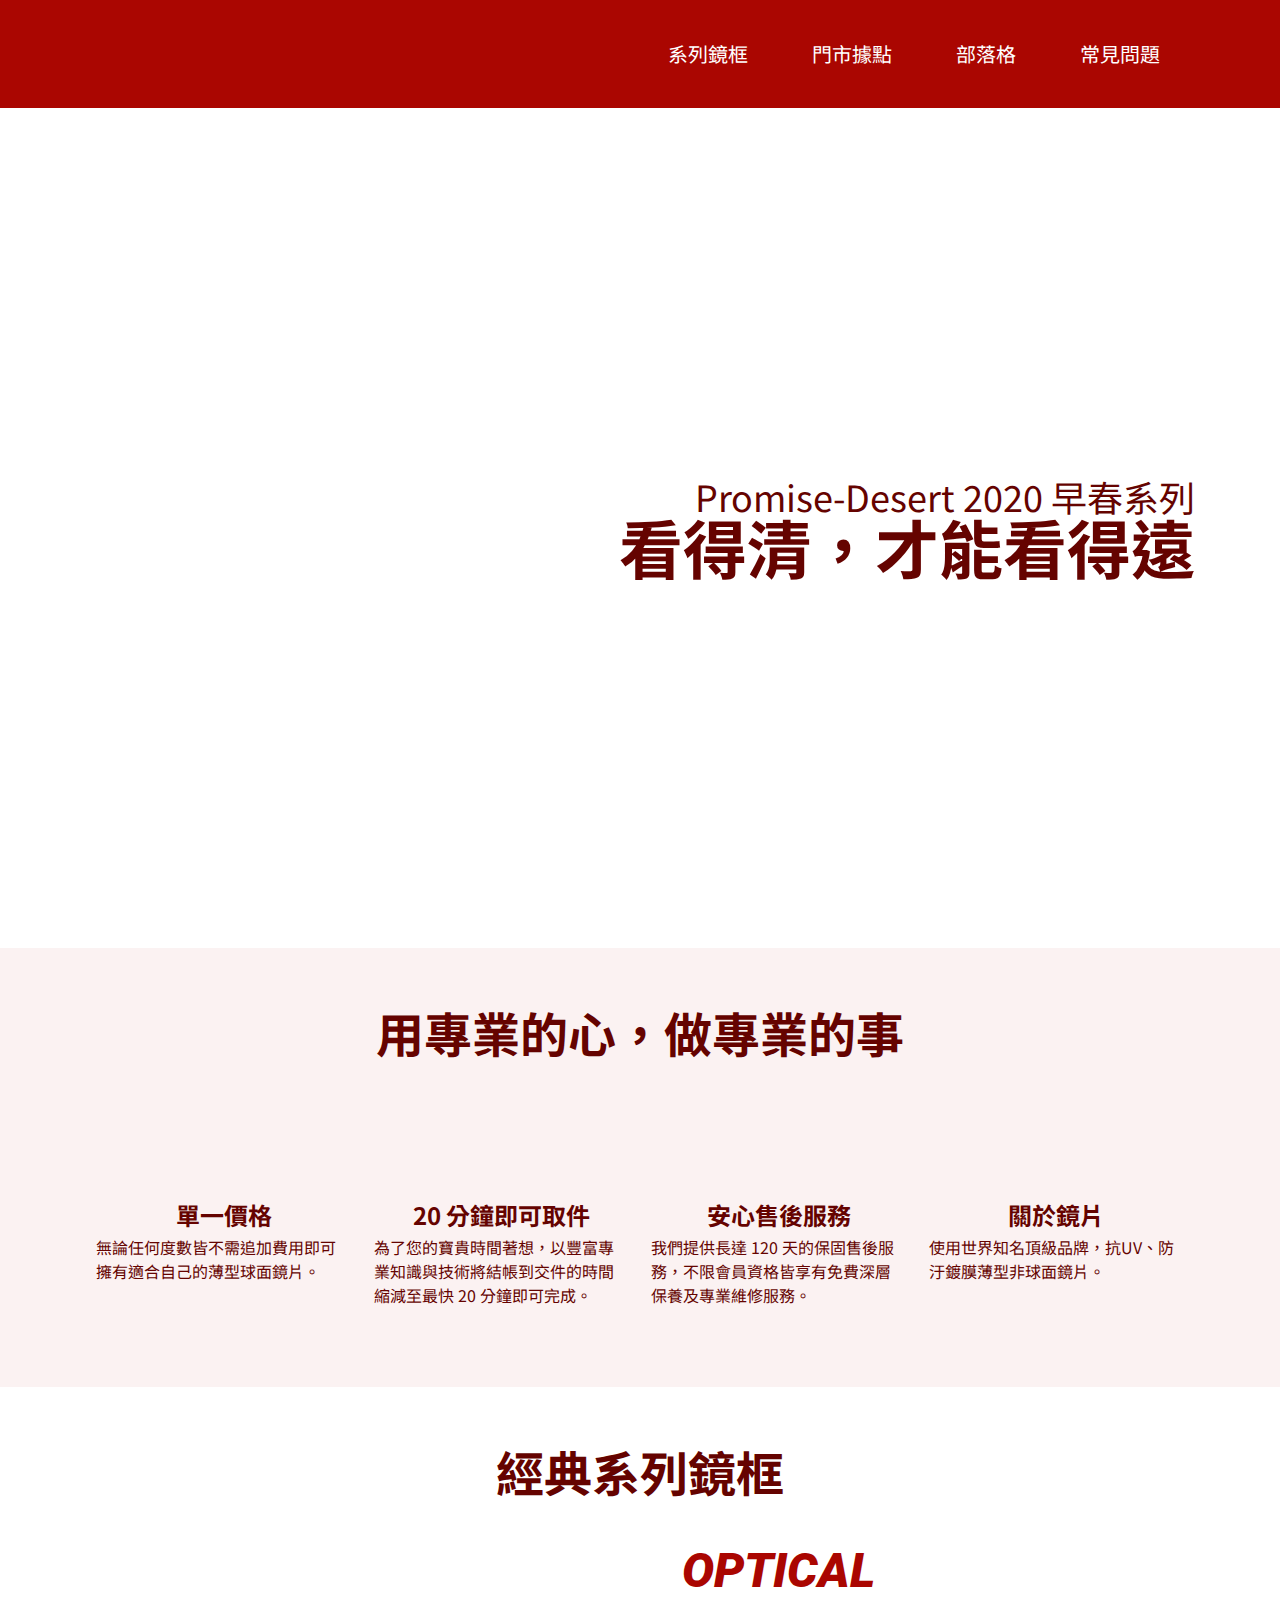
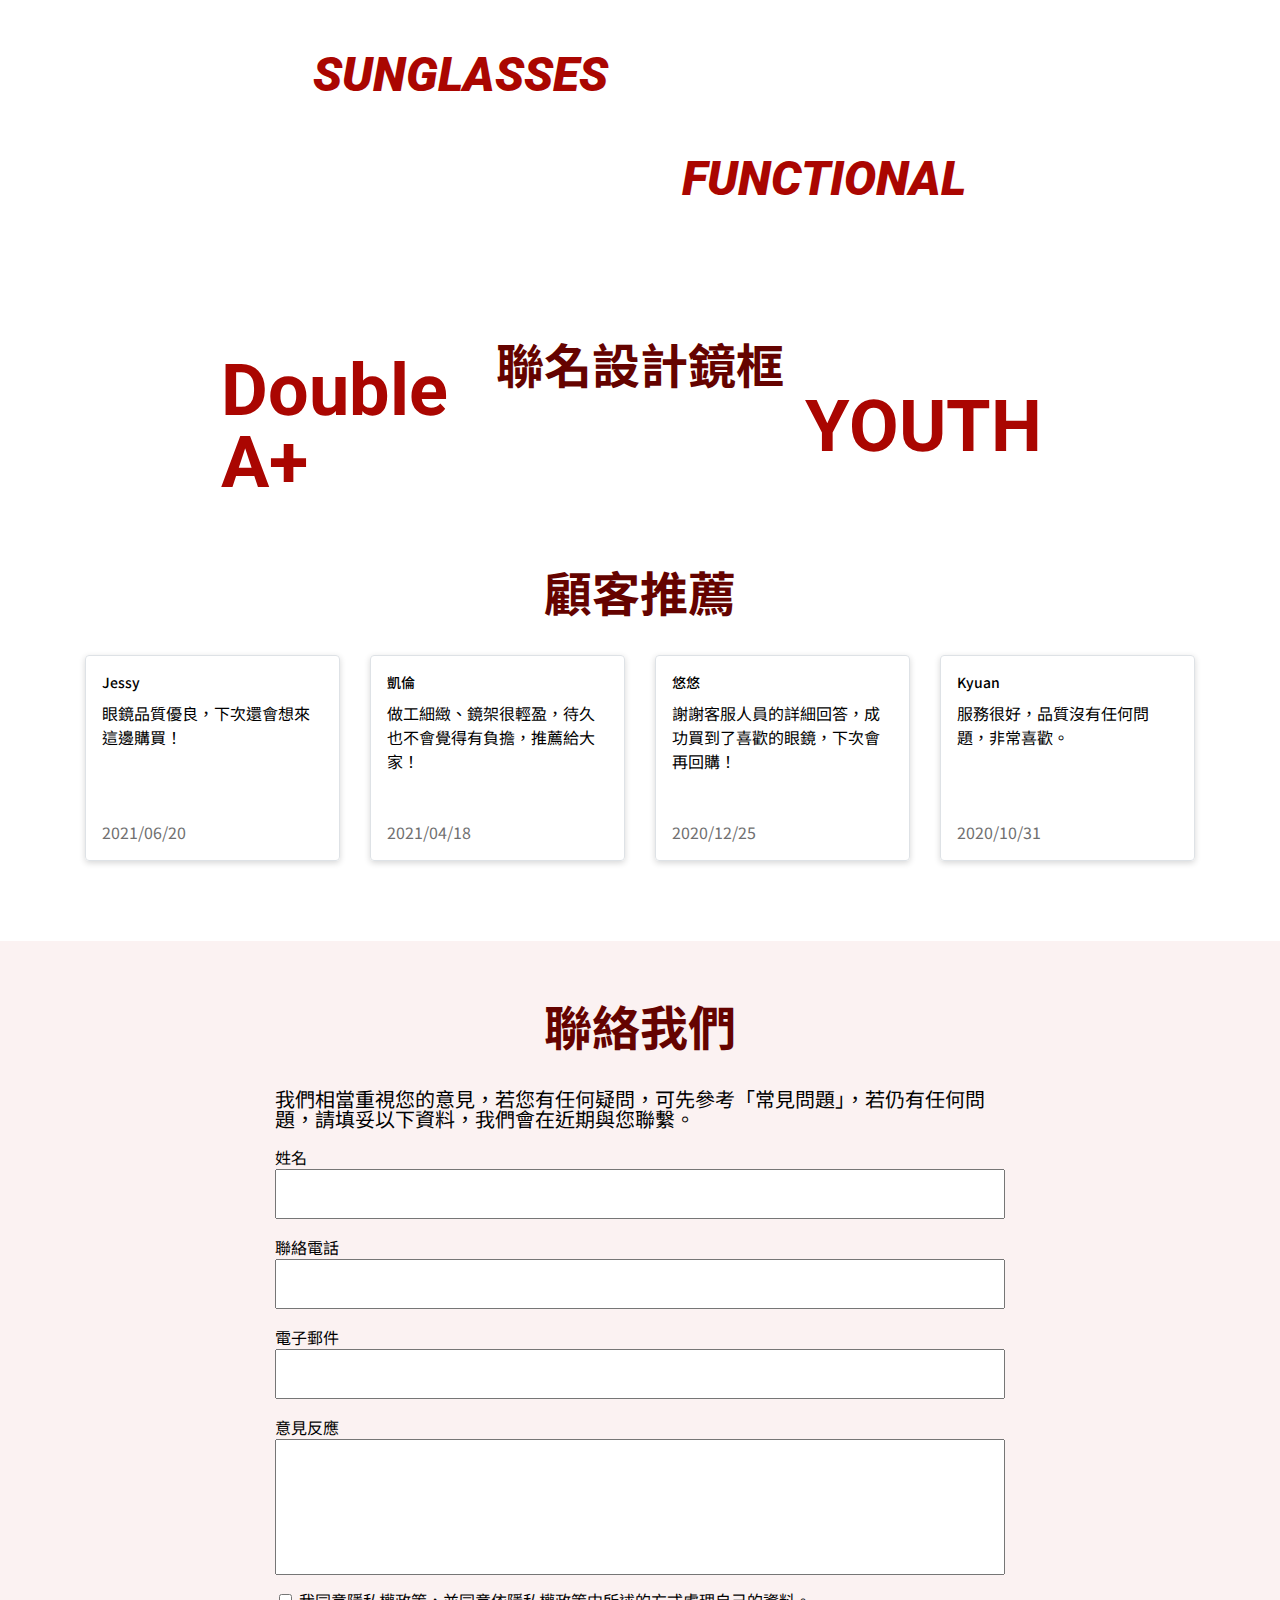
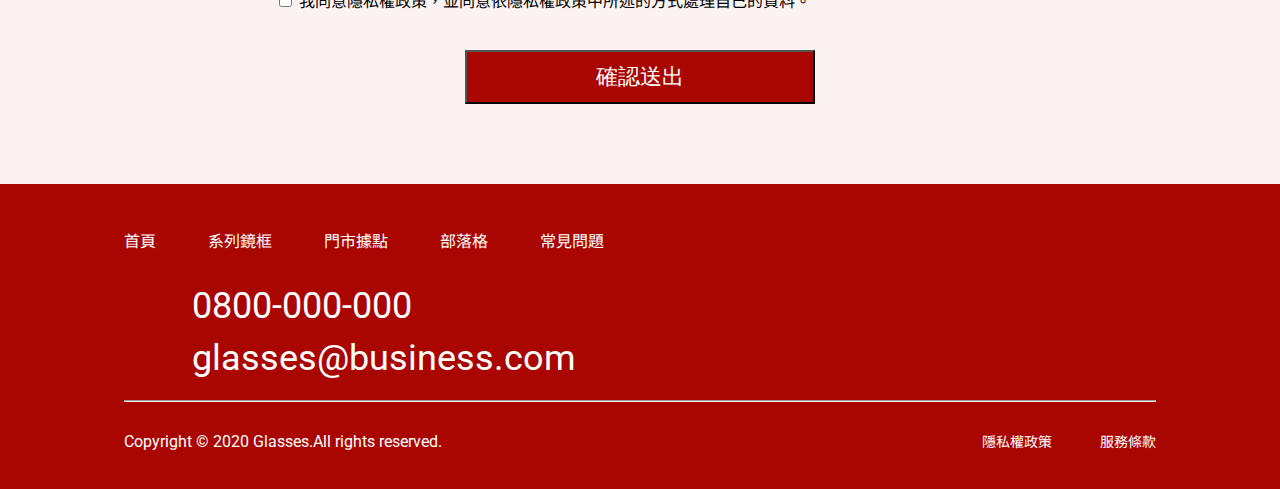
==== index.html @ 12e73592 "Update 2021-08-03T14:11:23.758Z" ====
<!DOCTYPE html>
<html lang="en">

<head>
  <meta charset="UTF-8">
  <meta name="viewport" content="width=device-width, initial-scale=1.0">
  <meta http-equiv="X-UA-Compatible" content="ie=edge">
  <title>首頁</title>
  <link rel="stylesheet" href="./assets/style/all.css">
</head>

<body>
  <div class="header">
    <div class="logo">
      <a href="#"><img src="https://github.com/hexschool/webLayoutTraining1st/blob/master/week3/logo.png?raw=true"
          alt=""></a>
    </div>
    <ul class="menu">
      <li><a href="#">系列鏡框</a></li>
      <li><a href="#">門市據點</a></li>
      <li><a href="#">部落格</a></li>
      <li><a href="#">常見問題</a></li>
    </ul>
  </div>

  
<div class="banner">
  <div class="bannermain">
      <div class="bannertext">
          <h1>Promise-Desert 2020 早春系列</h1>
          <p>看得清，才能看得遠</p>
      </div>
  </div> 
</div> 

<div class="main">
  <div class="title">用專業的心，做專業的事</div class="title">
  <div class="container">
      <div class="maincontent">
          <img src="https://raw.githubusercontent.com/hexschool/webLayoutTraining1st/102c91f7b3d8e08005073f54b3283b09a18dc427/week3/icon-dollar.svg" alt="">
          <h3>單一價格</h3>
          <p>無論任何度數皆不需追加費用即可擁有適合自己的薄型球面鏡片。</p>
      </div>
      <div class="maincontent">
          <img src="https://raw.githubusercontent.com/hexschool/webLayoutTraining1st/102c91f7b3d8e08005073f54b3283b09a18dc427/week3/icon-clock.svg" alt="">
          <h3>20 分鐘即可取件</h3>
          <p>為了您的寶貴時間著想，以豐富專業知識與技術將結帳到交件的時間縮減至最快 20 分鐘即可完成。</p>
      </div>
      <div class="maincontent">
          <img src="https://raw.githubusercontent.com/hexschool/webLayoutTraining1st/102c91f7b3d8e08005073f54b3283b09a18dc427/week3/icon-heart.svg" alt="">
          <h3>安心售後服務</h3>
          <p>我們提供長達 120 天的保固售後服務，不限會員資格皆享有免費深層保養及專業維修服務。</p>
      </div>
      <div class="maincontent">
          <img src="https://raw.githubusercontent.com/hexschool/webLayoutTraining1st/102c91f7b3d8e08005073f54b3283b09a18dc427/week3/icon-glasses.svg" alt="">
          <h3>關於鏡片</h3>
          <p>使用世界知名頂級品牌，抗UV、防汙鍍膜薄型非球面鏡片。</p>
      </div>
  </div>
</div>

<div class="class">
      <div class="title">經典系列鏡框</div class="title">
      <div class="container">
          <div class="classbanner"><img src="https://github.com/hexschool/webLayoutTraining1st/blob/master/week3/product-1.png?raw=true" alt=""></div>
          <div class="classtext">
              <img src="https://raw.githubusercontent.com/hexschool/webLayoutTraining1st/102c91f7b3d8e08005073f54b3283b09a18dc427/week3/icon-diamond.svg" alt="">
              <p>OPTICAL</p>
          </div>
      </div>
      <div class="container redirection">
          <div class="classbanner"><img src="https://github.com/hexschool/webLayoutTraining1st/blob/master/week3/product-2.png?raw=true" alt=""></div>
          <div class="classtext">
              <img src="https://raw.githubusercontent.com/hexschool/webLayoutTraining1st/102c91f7b3d8e08005073f54b3283b09a18dc427/week3/icon-sun.svg" alt="">
              <p>SUNGLASSES</p>
          </div>
      </div>
      <div class="container">
          <div class="classbanner"><img src="https://github.com/hexschool/webLayoutTraining1st/blob/master/week3/product-3.png?raw=true" alt=""></div>
          <div class="classtext">
              <img src="https://raw.githubusercontent.com/hexschool/webLayoutTraining1st/102c91f7b3d8e08005073f54b3283b09a18dc427/week3/icon-thunder.svg" alt="">
              <p>FUNCTIONAL</p>
          </div>
      </div>
</div>

<div class="design">
  <div class="title">聯名設計鏡框</div class="title"> 
  <div class="container">
      <div class="designimg">
          <img src="https://github.com/hexschool/webLayoutTraining1st/blob/master/week3/product-8.png?raw=true" alt="">
          <p>Double A+</p>
      </div>
      <div class="designimg">
          <img src="https://github.com/hexschool/webLayoutTraining1st/blob/master/week3/product-9.png?raw=true" alt="">
          <p>YOUTH</p>
      </div>
  </div>
</div>

<div class="recommend">
  <div class="title">顧客推薦</div class="title">
  <ul class="container">
      <li class="card">
          <img src="https://github.com/hexschool/webLayoutTraining1st/blob/master/week3/rec-1.png?raw=true" alt="">
          <div class="cardtext">
              <h4>Jessy</h4>
              <p>眼鏡品質優良，下次還會想來這邊購買！</p>
              <p class="cardtime">2021/06/20</p>
          </div>
      </li>
      <li class="card">
          <img src="https://github.com/hexschool/webLayoutTraining1st/blob/master/week3/rec-2.png?raw=true" alt="">
          <div class="cardtext">
              <h4>凱倫</h4>
              <p>做工細緻、鏡架很輕盈，待久也不會覺得有負擔，推薦給大家！</p>
              <p class="cardtime">2021/04/18</p>
          </div>
      </li>
      <li class="card">
          <img src="https://github.com/hexschool/webLayoutTraining1st/blob/master/week3/rec-3.png?raw=true" alt="">
          <div class="cardtext">
              <h4>悠悠</h4>
              <p>謝謝客服人員的詳細回答，成功買到了喜歡的眼鏡，下次會再回購！</p>
              <p class="cardtime">2020/12/25</p>
          </div>
      </li>
      <li class="card">
          <img src="https://github.com/hexschool/webLayoutTraining1st/blob/master/week3/rec-4.png?raw=true" alt="">
          <div class="cardtext">
              <h4>Kyuan</h4>
              <p>服務很好，品質沒有任何問題，非常喜歡。</p>
              <p class="cardtime">2020/10/31</p>
          </div>
      </li>
  </ul>
</div>

<div class="contact">
  <div class="contactin">
      <div class="title">聯絡我們</div class="title">
      <p>我們相當重視您的意見，若您有任何疑問，可先參考「常見問題」，若仍有任何問題，請填妥以下資料，我們會在近期與您聯繫。</p>
      <ul class="container">
          <li>
              <p>姓名</p>
              <input type="text" class="contactinput">
          </li>
          <li>
              <p>聯絡電話</p>
              <input type="text" class="contactinput">
          </li>
          <li>
              <p>電子郵件</p>
              <input type="text" class="contactinput">
          </li>
          <li>
              <p>意見反應</p>
              <input type="text" class="contactinput opinion">
          </li>
          <li>
              <input type="checkbox" name="agree">
              <span>我同意隱私權政策，並同意依隱私權政策中所述的方式處理自己的資料。</span>
          </li>
      </ul>
      <input type="button" value="確認送出" class="contactbtn"></input>
  </div>
</div>

  <div class="footer">
    <div class="footerwidth">
        <div class="footertop">
            <div class="footerlink">
                <ul class="footermenu">
                    <a href="#">首頁</a>
                    <a href="#">系列鏡框</a>
                    <a href="#">門市據點</a>
                    <a href="#">部落格</a>
                    <a href="#">常見問題</a>
                </ul>
                <div class="footerdata">
                    <div class="footericon">
                        <img src="https://raw.githubusercontent.com/hexschool/webLayoutTraining1st/102c91f7b3d8e08005073f54b3283b09a18dc427/week3/icon-phone.svg" alt="">
                    </div>
                    <p>0800-000-000</p>
                </div>
                <div class="footerdata">
                    <div class="footericon">
                        <img src="https://raw.githubusercontent.com/hexschool/webLayoutTraining1st/102c91f7b3d8e08005073f54b3283b09a18dc427/week3/icon-mail.svg" alt="">
                    </div>
                    <p>glasses@business.com</p>
                </div>
            </div>
            <div class="footeraside">
                <a href="#"><img src="https://raw.githubusercontent.com/hexschool/webLayoutTraining1st/102c91f7b3d8e08005073f54b3283b09a18dc427/week3/icon-fb.svg" alt=""></a>
                <a href="#"><img src="https://raw.githubusercontent.com/hexschool/webLayoutTraining1st/102c91f7b3d8e08005073f54b3283b09a18dc427/week3/icon-ig.svg" alt=""></a>
                <a href="#"><img src="https://raw.githubusercontent.com/hexschool/webLayoutTraining1st/102c91f7b3d8e08005073f54b3283b09a18dc427/week3/icon-line.svg" alt=""></a>
            </div>
        </div>
        
        <hr>
        <div class="footerfoot">
            <p>Copyright © 2020 Glasses.All rights reserved.</p>
            <ul>
                <li>隱私權政策</li>
                <li>服務條款</li>
            </ul>
        </div>
    </div>
</div>
  <script src="./assets/js/vendors.js"></script>
  <script src="./assets/js/all.js"></script>
</body>

</html>
---- assets/style/all.css ----
@charset "UTF-8";
@import url("https://fonts.googleapis.com/css2?family=Noto+Sans+TC:wght@400;500;700&family=Roboto:ital,wght@0,400;1,900&display=swap");
/* http://meyerweb.com/eric/tools/css/reset/ 
   v2.0 | 20110126
   License: none (public domain)
*/
html, body, div, span, applet, object, iframe,
h1, h2, h3, h4, h5, h6, p, blockquote, pre,
a, abbr, acronym, address, big, cite, code,
del, dfn, em, img, ins, kbd, q, s, samp,
small, strike, strong, sub, sup, tt, var,
b, u, i, center,
dl, dt, dd, ol, ul, li,
fieldset, form, label, legend,
table, caption, tbody, tfoot, thead, tr, th, td,
article, aside, canvas, details, embed,
figure, figcaption, footer, header, hgroup,
menu, nav, output, ruby, section, summary,
time, mark, audio, video {
  margin: 0;
  padding: 0;
  border: 0;
  font-size: 100%;
  font: inherit;
  vertical-align: baseline; }

/* HTML5 display-role reset for older browsers */
article, aside, details, figcaption, figure,
footer, header, hgroup, menu, nav, section {
  display: block; }

body {
  line-height: 1; }

ol, ul {
  list-style: none; }

blockquote, q {
  quotes: none; }

blockquote:before, blockquote:after,
q:before, q:after {
  content: '';
  content: none; }

table {
  border-collapse: collapse;
  border-spacing: 0; }

*, *::before, *::after {
  -webkit-box-sizing: border-box;
          box-sizing: border-box; }

/* rwd img css，可當作是 CSS Reset 其中一個 */
img {
  max-width: 100%;
  height: auto;
  display: block; }

body {
  font-family: 'Noto Sans TC', 'Roboto', sans-serif;
  font-weight: 400; }

.container {
  max-width: 1110px;
  display: -webkit-box;
  display: -ms-flexbox;
  display: flex;
  -ms-flex-wrap: wrap;
      flex-wrap: wrap;
  margin: 0 auto;
  -ms-flex-pack: distribute;
      justify-content: space-around; }
  @media (max-width: 992px) {
    .container {
      max-width: 992px;
      margin: 0 39px; } }
  @media (max-width: 767px) {
    .container {
      max-width: 767px;
      margin: 0 15px; } }

.header {
  height: 108px;
  display: -webkit-box;
  display: -ms-flexbox;
  display: flex;
  background-color: #AA0601;
  -webkit-box-pack: justify;
      -ms-flex-pack: justify;
          justify-content: space-between;
  padding: 0 88px; }
  .header .logo {
    margin: 30px 0; }
  @media (max-width: 992px) {
    .header {
      padding: 0 39px; } }
  @media (max-width: 767px) {
    .header {
      height: auto;
      -webkit-box-pack: center;
          -ms-flex-pack: center;
              justify-content: center;
      -ms-flex-wrap: wrap;
          flex-wrap: wrap;
      padding: 0; }
      .header .logo {
        margin: 10px 0; }
      .header img {
        width: 48px; } }

.menu {
  display: -webkit-box;
  display: -ms-flexbox;
  display: flex;
  -webkit-box-pack: end;
      -ms-flex-pack: end;
          justify-content: flex-end;
  -webkit-box-align: center;
      -ms-flex-align: center;
          align-items: center; }
  .menu a {
    -webkit-box-align: center;
        -ms-flex-align: center;
            align-items: center;
    font-size: 20px;
    padding: 38px 32px;
    color: white;
    text-decoration: none; }
    .menu a:hover {
      background-color: #00c3ff; }
  @media (max-width: 767px) {
    .menu {
      width: 100%;
      -webkit-box-pack: center;
          -ms-flex-pack: center;
              justify-content: center;
      -ms-flex-wrap: wrap;
          flex-wrap: wrap; }
      .menu li {
        width: 50%;
        padding: 8px 0;
        text-align: center;
        border: 1px solid white; }
      .menu a {
        display: block;
        padding: 0; } }

.footer {
  background-color: #AA0601;
  color: white;
  padding-top: 32px;
  padding-bottom: 39px; }
  .footer hr {
    margin-top: 8px; }
  @media (max-width: 992px) {
    .footer {
      padding-top: 26px; }
      .footer hr {
        margin-top: 4px; } }
  @media (max-width: 767px) {
    .footer {
      padding-top: 13px;
      padding-bottom: 24px; } }

.footerwidth {
  max-width: 1110px;
  margin: 0 auto;
  padding: 0 39px; }
  @media (max-width: 767px) {
    .footerwidth {
      padding: 0 15px; } }

.footertop {
  display: -webkit-box;
  display: -ms-flexbox;
  display: flex;
  -webkit-box-pack: justify;
      -ms-flex-pack: justify;
          justify-content: space-between; }

.footerlink {
  width: 550px;
  padding-top: 12px;
  display: -webkit-box;
  display: -ms-flexbox;
  display: flex;
  -ms-flex-wrap: wrap;
      flex-wrap: wrap; }
  @media (max-width: 992px) {
    .footerlink {
      width: 500px; } }
  @media (max-width: 767px) {
    .footerlink {
      width: 200px; } }

.footeraside a {
  margin-left: 32px; }

@media (max-width: 992px) {
  .footeraside a {
    margin-left: 24px; } }

@media (max-width: 767px) {
  .footeraside {
    margin-top: 11px; }
    .footeraside a:nth-child(1) {
      margin-left: 0; } }

.footermenu {
  margin-bottom: 36px; }
  .footermenu a {
    color: white;
    text-decoration: none;
    margin-right: 48px;
    font-size: 16px;
    line-height: 1.5; }
  @media (max-width: 992px) {
    .footermenu a {
      margin-right: 40px; } }
  @media (max-width: 767px) {
    .footermenu {
      display: none; } }

.footerdata {
  width: 100%;
  display: -webkit-box;
  display: -ms-flexbox;
  display: flex;
  -webkit-box-align: center;
      -ms-flex-align: center;
          align-items: center;
  font-size: 36px;
  font-family: 'Roboto';
  margin-bottom: 16px; }
  .footerdata .footericon {
    width: 48px;
    margin-right: 20px; }
  @media (max-width: 992px) {
    .footerdata {
      margin-bottom: 12px;
      font-size: 20px; }
      .footerdata .footericon {
        width: 24px; } }
  @media (max-width: 767px) {
    .footerdata {
      font-size: 16px; }
      .footerdata .footericon {
        width: 20px; } }

.footeraside {
  display: -webkit-box;
  display: -ms-flexbox;
  display: flex; }
  .footeraside img {
    height: 48px; }
  @media (max-width: 992px) {
    .footeraside img {
      height: 24px; } }

.footerfoot {
  margin-top: 32px;
  display: -webkit-box;
  display: -ms-flexbox;
  display: flex;
  -webkit-box-pack: justify;
      -ms-flex-pack: justify;
          justify-content: space-between;
  font-size: 16px; }
  .footerfoot p {
    font-family: 'Roboto'; }
  .footerfoot ul {
    display: -webkit-box;
    display: -ms-flexbox;
    display: flex;
    font-size: 14px; }
    .footerfoot ul li {
      margin-left: 48px; }
  @media (max-width: 992px) {
    .footerfoot {
      margin-top: 24px; } }
  @media (max-width: 767px) {
    .footerfoot {
      -ms-flex-wrap: wrap;
          flex-wrap: wrap;
      margin-top: 16px;
      font-size: 14px; }
      .footerfoot p {
        width: 100%; }
      .footerfoot ul {
        display: block; }
        .footerfoot ul li {
          margin-left: 0;
          margin-top: 8px; } }

.title {
  font-size: 48px;
  padding-top: 60px;
  padding-bottom: 40px;
  text-align: center;
  color: #650300;
  font-weight: 700; }
  @media (max-width: 992px) {
    .title {
      padding-bottom: 32px;
      font-size: 32px; } }
  @media (max-width: 767px) {
    .title {
      padding-bottom: 20px;
      font-size: 24px; } }

.banner {
  height: 840px;
  background: url(https://github.com/hexschool/webLayoutTraining1st/blob/master/week3/banner.png?raw=true) center center;
  background-size: cover;
  max-width: 100%; }
  @media (max-width: 767px) {
    .banner {
      height: 394px; } }

.bannermain {
  max-width: 1110px;
  height: 100%;
  display: -webkit-box;
  display: -ms-flexbox;
  display: flex;
  -webkit-box-pack: end;
      -ms-flex-pack: end;
          justify-content: flex-end;
  -webkit-box-align: center;
      -ms-flex-align: center;
          align-items: center;
  margin: 0 auto; }
  .bannermain .bannertext {
    font-size: 36px;
    text-align: right;
    color: #650300; }
    .bannermain .bannertext p {
      font-size: 64px;
      font-weight: 700; }
  @media (max-width: 992px) {
    .bannermain {
      margin: 0 38.5px; } }
  @media (max-width: 767px) {
    .bannermain {
      margin: 0 15px; }
      .bannermain .bannertext {
        font-size: 16px; }
        .bannermain .bannertext p {
          font-size: 32px; } }

.main {
  background-color: #AA06010D;
  padding-bottom: 80px; }
  .main .container {
    -ms-flex-wrap: nowrap;
        flex-wrap: nowrap; }
  @media (max-width: 992px) {
    .main {
      padding-bottom: 16px; }
      .main .container {
        -ms-flex-wrap: wrap;
            flex-wrap: wrap; } }
  @media (max-width: 767px) {
    .main {
      padding-bottom: 0; } }

.maincontent {
  color: #650300; }
  .maincontent img {
    margin: 0 auto;
    height: 83px; }
  .maincontent h3 {
    text-align: center;
    margin-top: 24px;
    margin-bottom: 8px;
    font-size: 24px;
    font-weight: 700; }
  .maincontent p {
    max-width: 255px;
    display: block;
    margin: 0 auto;
    text-align: left;
    font-size: 16px;
    line-height: 1.5; }
  @media (max-width: 992px) {
    .maincontent {
      width: 50%;
      margin-bottom: 40px; } }
  @media (max-width: 767px) {
    .maincontent {
      width: 100%; } }

.class {
  padding-bottom: 32px;
  color: #AA0601; }
  .class .container {
    -webkit-box-pack: start;
        -ms-flex-pack: start;
            justify-content: flex-start;
    margin-bottom: 32px; }
    .class .container .classbanner {
      width: 50%;
      margin-right: 32px; }
  .class .redirection {
    -webkit-box-orient: horizontal;
    -webkit-box-direction: reverse;
        -ms-flex-direction: row-reverse;
            flex-direction: row-reverse; }
    .class .redirection .classbanner {
      margin-right: 0;
      margin-left: 32px; }
  .class p {
    font-size: 48px;
    line-height: 1.5; }
  @media (max-width: 992px) {
    .class {
      padding-bottom: 48px; }
      .class .container {
        margin-bottom: 8px; }
      .class .redirection {
        -webkit-box-orient: horizontal;
        -webkit-box-direction: normal;
            -ms-flex-direction: row;
                flex-direction: row; }
        .class .redirection .classbanner {
          margin-left: 0;
          margin-right: 32px; }
      .class p {
        font-size: 28px; } }
  @media (max-width: 767px) {
    .class .container {
      max-width: 100%;
      position: relative; }
      .class .container .classbanner {
        width: 100%;
        margin: 0; } }

.classtext {
  display: -webkit-box;
  display: -ms-flexbox;
  display: flex;
  -webkit-box-align: center;
      -ms-flex-align: center;
          align-items: center;
  font-family: 'Roboto';
  font-style: italic;
  font-weight: 900; }
  .classtext img {
    height: 44px;
    margin-right: 10px; }
  @media (max-width: 992px) {
    .classtext img {
      height: 37px; } }
  @media (max-width: 767px) {
    .classtext {
      position: absolute;
      top: 50%;
      left: 50%;
      -webkit-transform: translate(-50%, -50%);
          -ms-transform: translate(-50%, -50%);
              transform: translate(-50%, -50%); } }

.design {
  background: url(https://github.com/hexschool/webLayoutTraining1st/blob/master/week3/bg.png?raw=true) center center;
  background-size: cover; }
  .design h2 {
    color: white; }
  .design .container {
    -webkit-box-pack: justify;
        -ms-flex-pack: justify;
            justify-content: space-between;
    padding-bottom: 80px; }
    .design .container .designimg {
      position: relative;
      width: 49%;
      font-family: 'Roboto';
      font-weight: 700; }
      .design .container .designimg p {
        color: #AA0601;
        font-size: 72px;
        position: absolute;
        top: 50%;
        left: 50%;
        -webkit-transform: translate(-50%, -50%);
            -ms-transform: translate(-50%, -50%);
                transform: translate(-50%, -50%); }
    @media (max-width: 992px) {
      .design .container {
        padding-bottom: 56px; }
        .design .container .designimg p {
          font-size: 32px; } }
    @media (max-width: 767px) {
      .design .container {
        padding-bottom: 40px; }
        .design .container .designimg {
          width: 100%; } }

.recommend {
  padding-bottom: 80px; }
  .recommend .container {
    -webkit-box-pack: justify;
        -ms-flex-pack: justify;
            justify-content: space-between;
    gap: 30px;
    -ms-flex-wrap: nowrap;
        flex-wrap: nowrap; }
  @media (max-width: 992px) {
    .recommend {
      padding-bottom: 24px; }
      .recommend .container {
        -ms-flex-wrap: wrap;
            flex-wrap: wrap;
        gap: 0; } }

.card {
  -webkit-box-shadow: 0px 2px 6px #00000029;
          box-shadow: 0px 2px 6px #00000029;
  border: 1px solid #DEE2E6;
  border-radius: 4px;
  width: 25%; }
  @media (max-width: 992px) {
    .card {
      width: 48%;
      margin-bottom: 32px; }
      .card img {
        width: 100%; } }
  @media (max-width: 767px) {
    .card {
      width: 100%;
      margin-bottom: 16px; } }

.cardtext {
  position: relative;
  height: 204px;
  font-size: 16px;
  line-height: 1.5;
  padding: 16px; }
  .cardtext h4 {
    font-size: 14px;
    margin-bottom: 8px;
    font-weight: 500; }

.cardtime {
  position: absolute;
  bottom: 16px;
  color: #707070; }

.contact {
  background-color: #AA06010D;
  padding-bottom: 80px; }

.contactin {
  max-width: 730px;
  margin: 0 auto; }
  .contactin p {
    font-size: 20px;
    margin-bottom: 16px; }
  .contactin .container {
    margin-bottom: 40px; }
    .contactin .container li {
      width: 100%; }
    .contactin .container p {
      font-size: 16px;
      margin: 4px 0; }
  @media (max-width: 992px) {
    .contactin {
      max-width: 450px; }
      .contactin .container {
        width: 100%;
        margin-left: 0; }
        .contactin .container p {
          font-size: 14px; }
      .contactin p {
        font-size: 16px; } }
  @media (max-width: 767px) {
    .contactin {
      max-width: 100%;
      margin: 0 15px; } }

.contactinput {
  width: 100%;
  height: 50px;
  margin-bottom: 16px; }

.opinion {
  height: 136px; }

.contactbtn {
  width: 350px;
  height: 54px;
  display: block;
  margin: 0 auto;
  background-color: #AA0601;
  color: white;
  font-size: 22px; }
  @media (max-width: 992px) {
    .contactbtn {
      width: 210px;
      height: 40px;
      font-size: 14px; } }
  @media (max-width: 767px) {
    .contactbtn {
      width: 165px;
      height: 36px; } }

/*# sourceMappingURL=all.css.map */
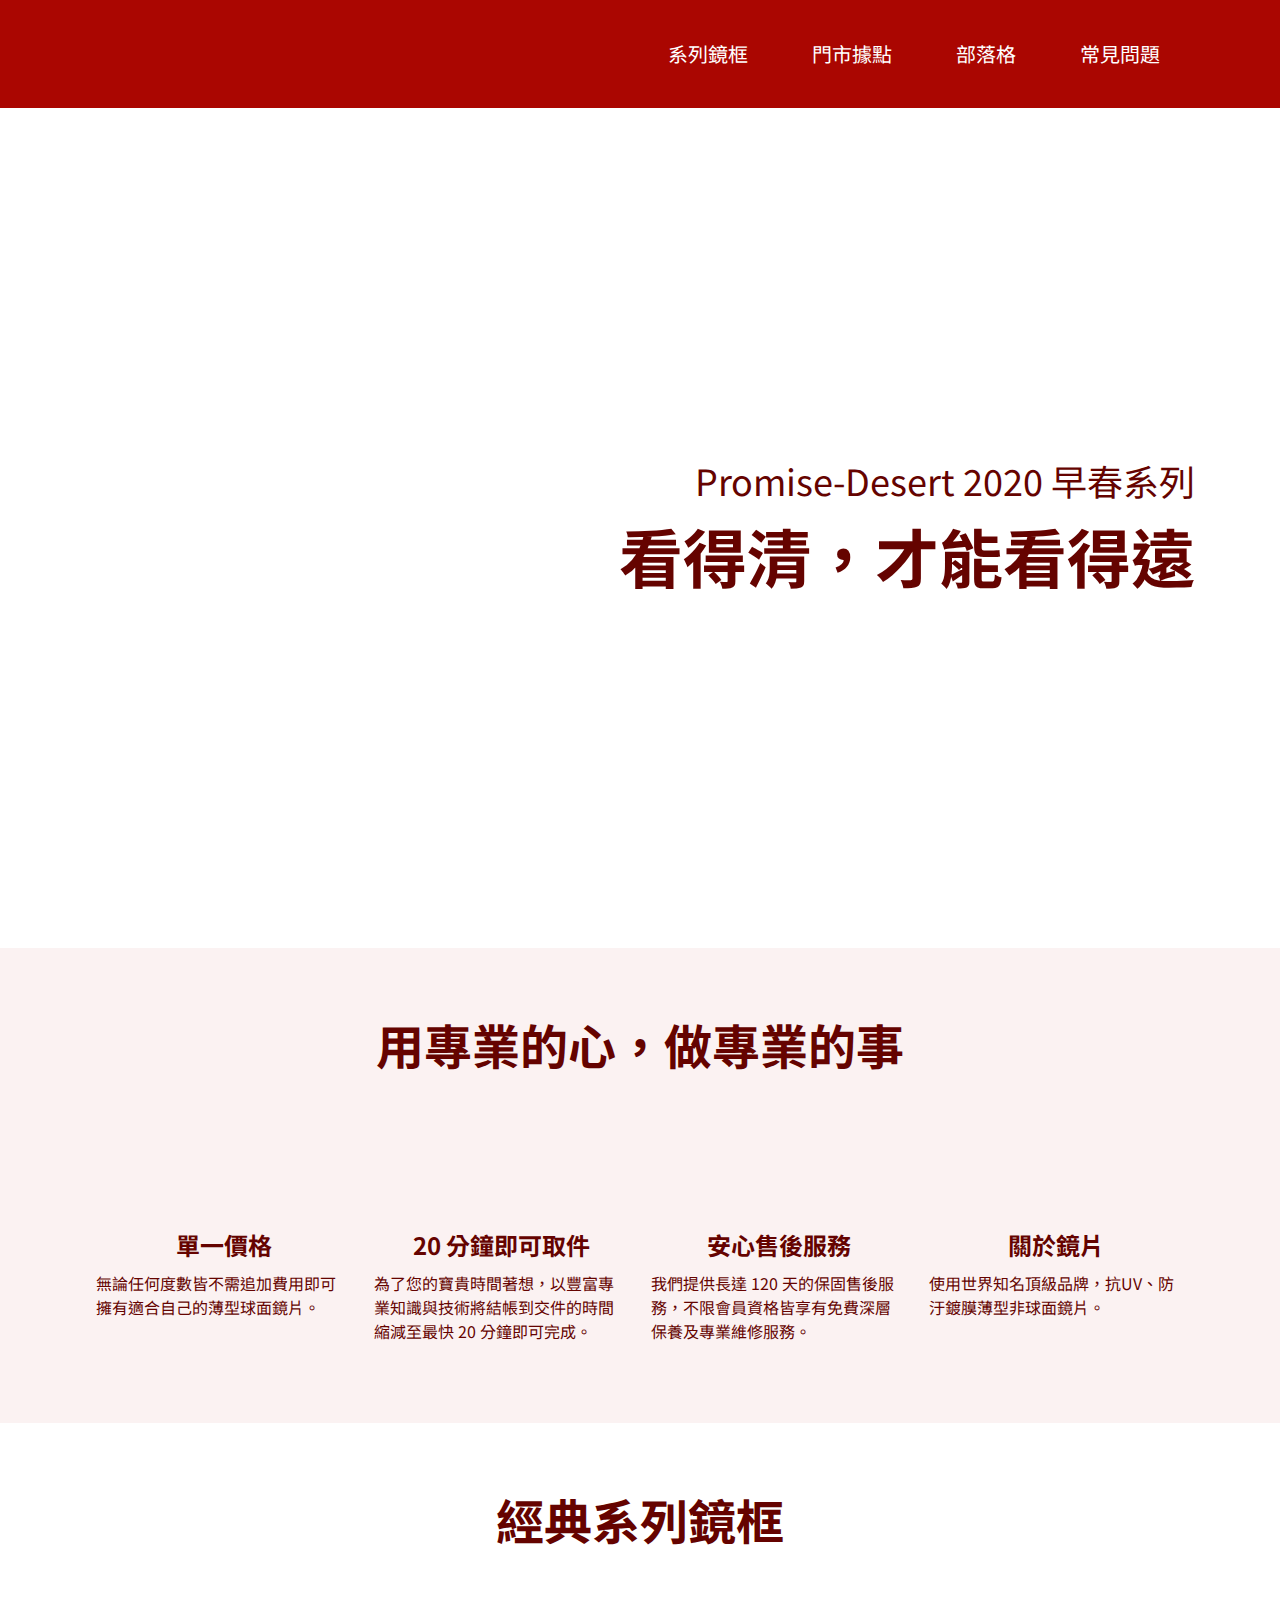
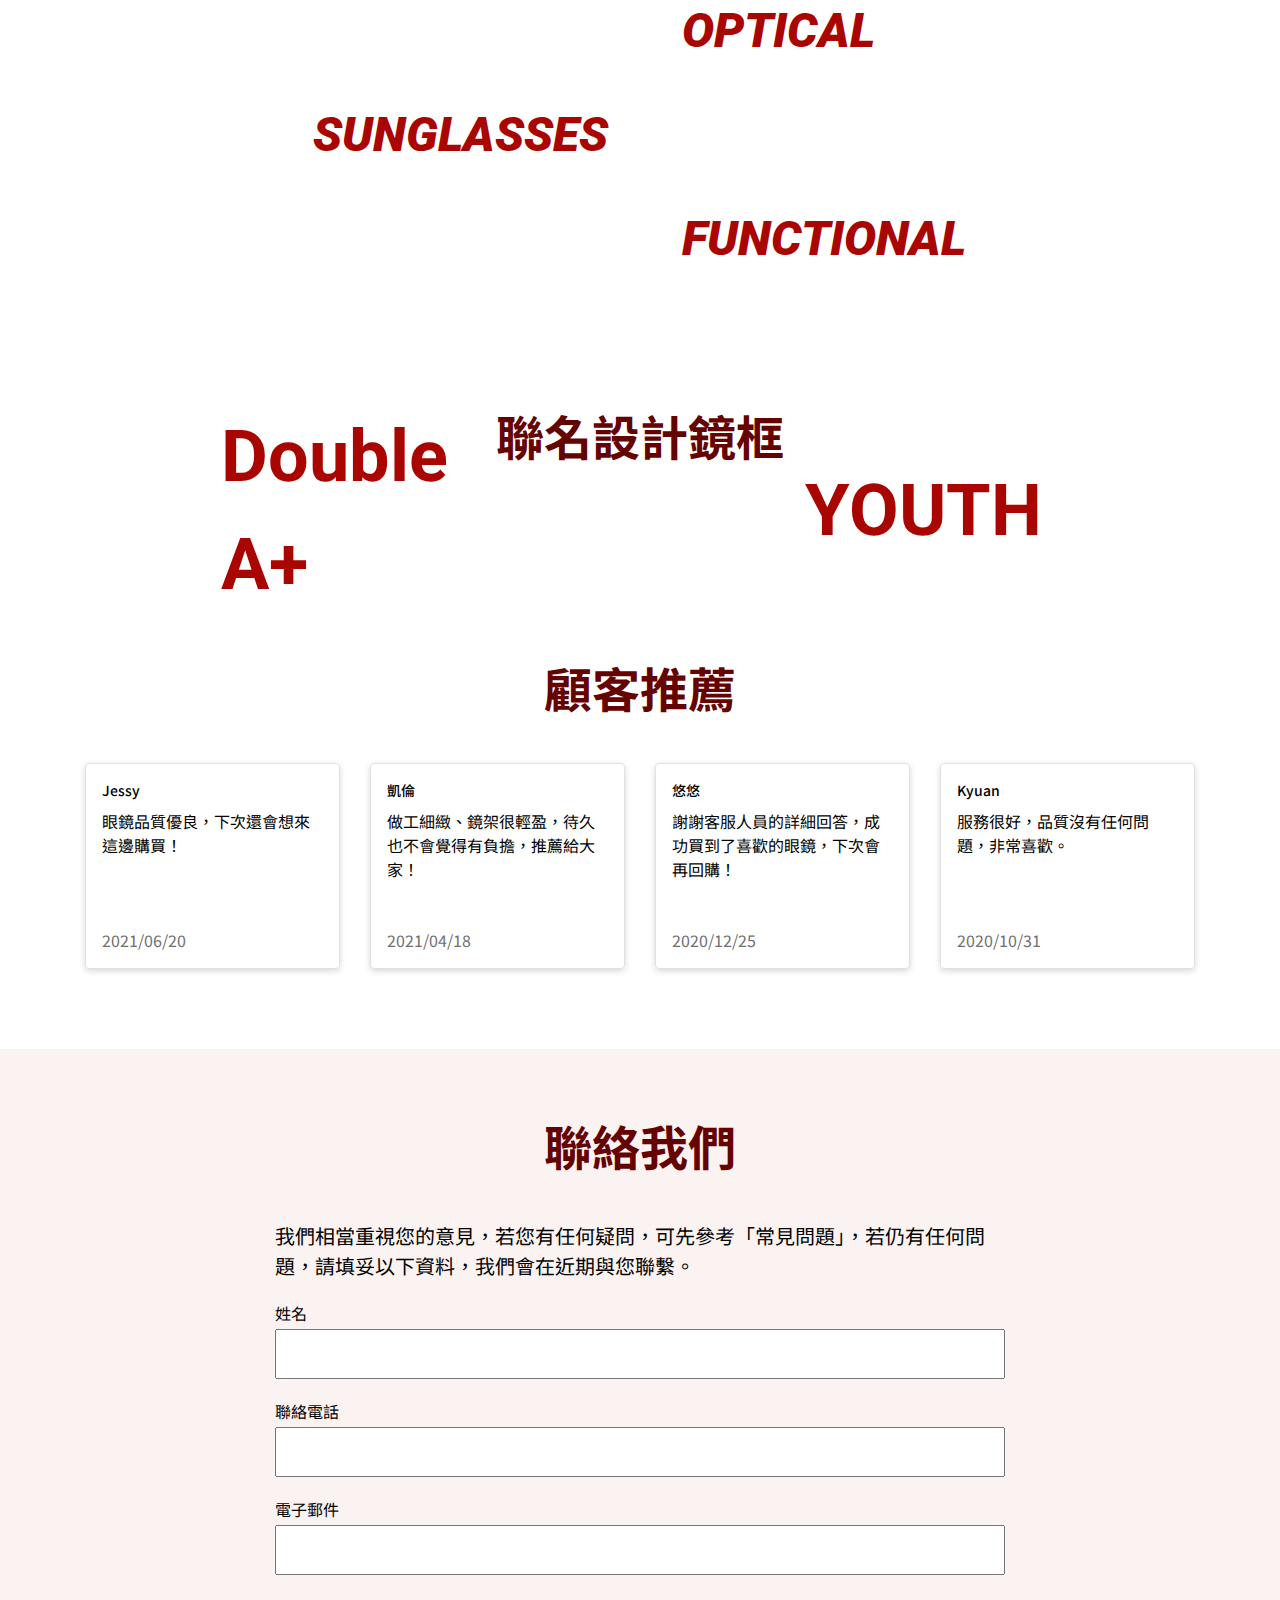
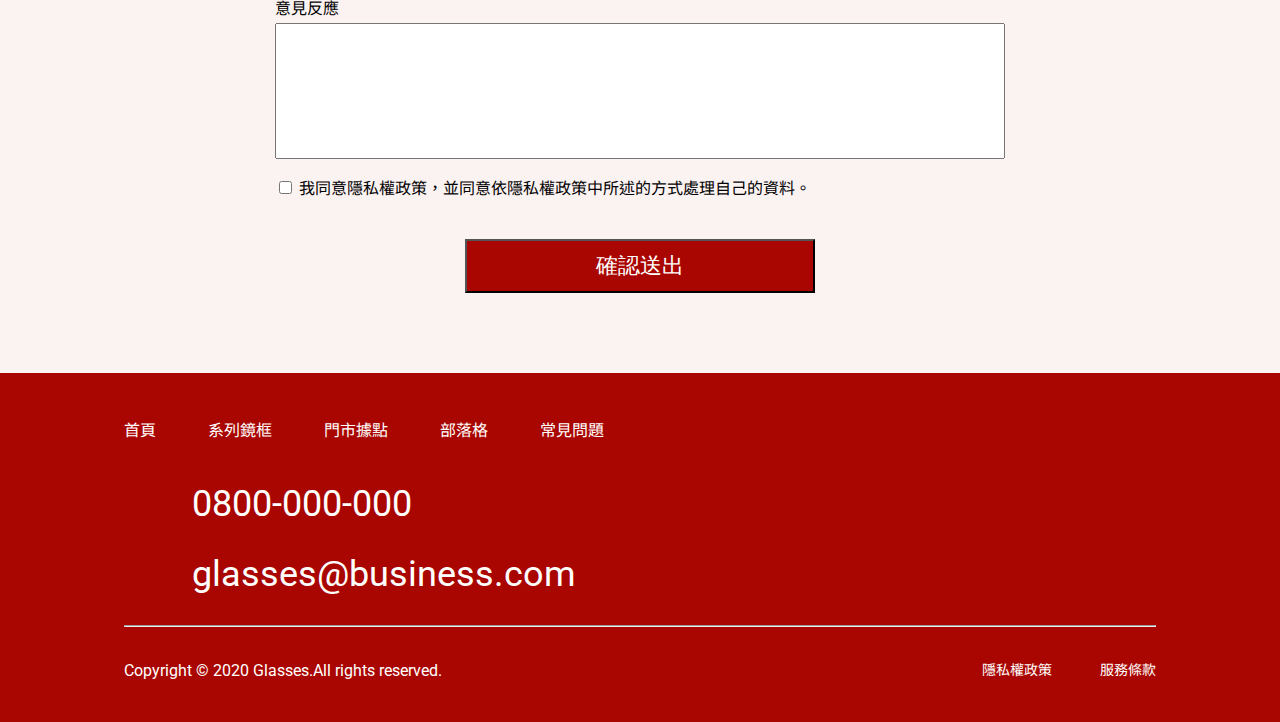
==== commit 34a00c14: "Update 2021-08-03T15:48:14.304Z" ====
--- a/index.html
+++ b/index.html
@@ -12,14 +12,14 @@
 <body>
   <div class="header">
     <div class="logo">
-      <a href="#"><img src="https://github.com/hexschool/webLayoutTraining1st/blob/master/week3/logo.png?raw=true"
+      <a href="/"><img src="https://github.com/hexschool/webLayoutTraining1st/blob/master/week3/logo.png?raw=true"
           alt=""></a>
     </div>
     <ul class="menu">
       <li><a href="#">系列鏡框</a></li>
       <li><a href="#">門市據點</a></li>
       <li><a href="#">部落格</a></li>
-      <li><a href="#">常見問題</a></li>
+      <li><a href="/helper.html">常見問題</a></li>
     </ul>
   </div>
 
--- a/assets/style/all.css
+++ b/assets/style/all.css
@@ -59,7 +59,8 @@
 
 body {
   font-family: 'Noto Sans TC', 'Roboto', sans-serif;
-  font-weight: 400; }
+  font-weight: 400;
+  line-height: 1.5; }
 
 .container {
   max-width: 1110px;
@@ -128,7 +129,7 @@
     color: white;
     text-decoration: none; }
     .menu a:hover {
-      background-color: #00c3ff; }
+      background-color: #ff4800; }
   @media (max-width: 767px) {
     .menu {
       width: 100%;
@@ -213,8 +214,9 @@
     color: white;
     text-decoration: none;
     margin-right: 48px;
-    font-size: 16px;
-    line-height: 1.5; }
+    font-size: 16px; }
+    .footermenu a:hover {
+      background-color: #ff5100; }
   @media (max-width: 992px) {
     .footermenu a {
       margin-right: 40px; } }
@@ -381,8 +383,7 @@
     display: block;
     margin: 0 auto;
     text-align: left;
-    font-size: 16px;
-    line-height: 1.5; }
+    font-size: 16px; }
   @media (max-width: 992px) {
     .maincontent {
       width: 50%;
@@ -411,8 +412,7 @@
       margin-right: 0;
       margin-left: 32px; }
   .class p {
-    font-size: 48px;
-    line-height: 1.5; }
+    font-size: 48px; }
   @media (max-width: 992px) {
     .class {
       padding-bottom: 48px; }
@@ -534,7 +534,6 @@
   position: relative;
   height: 204px;
   font-size: 16px;
-  line-height: 1.5;
   padding: 16px; }
   .cardtext h4 {
     font-size: 14px;
@@ -604,4 +603,67 @@
       width: 165px;
       height: 36px; } }
 
+.helper {
+  padding: 0 39px;
+  margin-top: 96px;
+  margin-bottom: 128px; }
+  @media (max-width: 992px) {
+    .helper {
+      margin-top: 60px;
+      margin-bottom: 72px; } }
+  @media (max-width: 767px) {
+    .helper {
+      margin-top: 36px;
+      margin-bottom: 56px; } }
+
+.helperwidth {
+  max-width: 1110px;
+  margin: 0 auto; }
+
+.helpertitle {
+  font-size: 48px;
+  font-weight: 700;
+  border-left: 8px solid #9F1213;
+  padding-left: 16px;
+  margin-bottom: 60px; }
+  @media (max-width: 992px) {
+    .helpertitle {
+      border-left: 4px solid #9F1213;
+      margin-bottom: 40px; } }
+  @media (max-width: 767px) {
+    .helpertitle {
+      font-size: 28px;
+      margin-bottom: 24px; } }
+
+.helperh2 {
+  font-size: 32px;
+  margin-bottom: 36px; }
+  @media (max-width: 992px) {
+    .helperh2 {
+      margin-bottom: 32px; } }
+  @media (max-width: 767px) {
+    .helperh2 {
+      margin-bottom: 24px; } }
+
+.question {
+  margin-bottom: 32px; }
+  .question .qtitle {
+    font-size: 20px;
+    font-weight: 700;
+    line-height: 23px;
+    margin-bottom: 16px; }
+  .question .qcontent {
+    max-width: 825px;
+    margin: 0 auto; }
+  @media (max-width: 992px) {
+    .question {
+      margin-bottom: 24px; }
+      .question .qcontent {
+        max-width: 630px; } }
+  @media (max-width: 767px) {
+    .question {
+      margin-bottom: 20px; }
+      .question .qtitle {
+        margin-bottom: 8px; } }
+
 /*# sourceMappingURL=all.css.map */
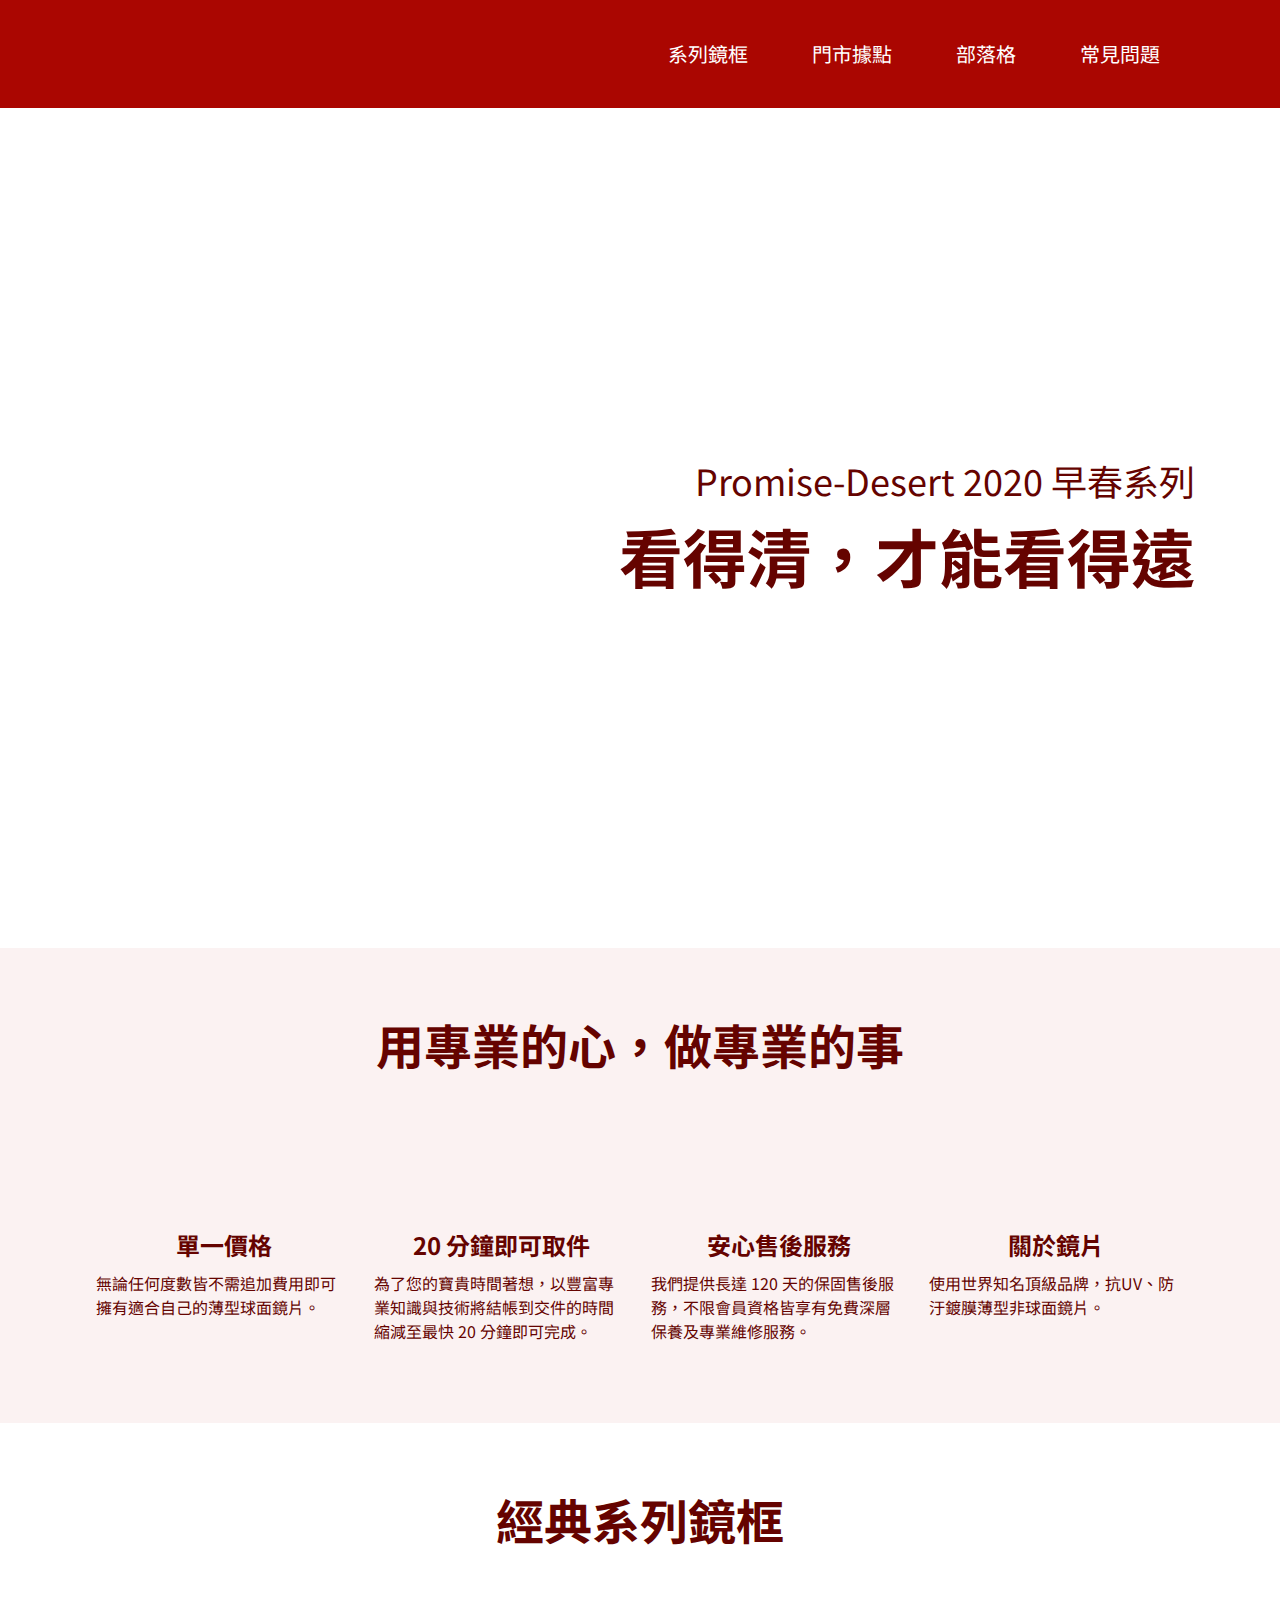
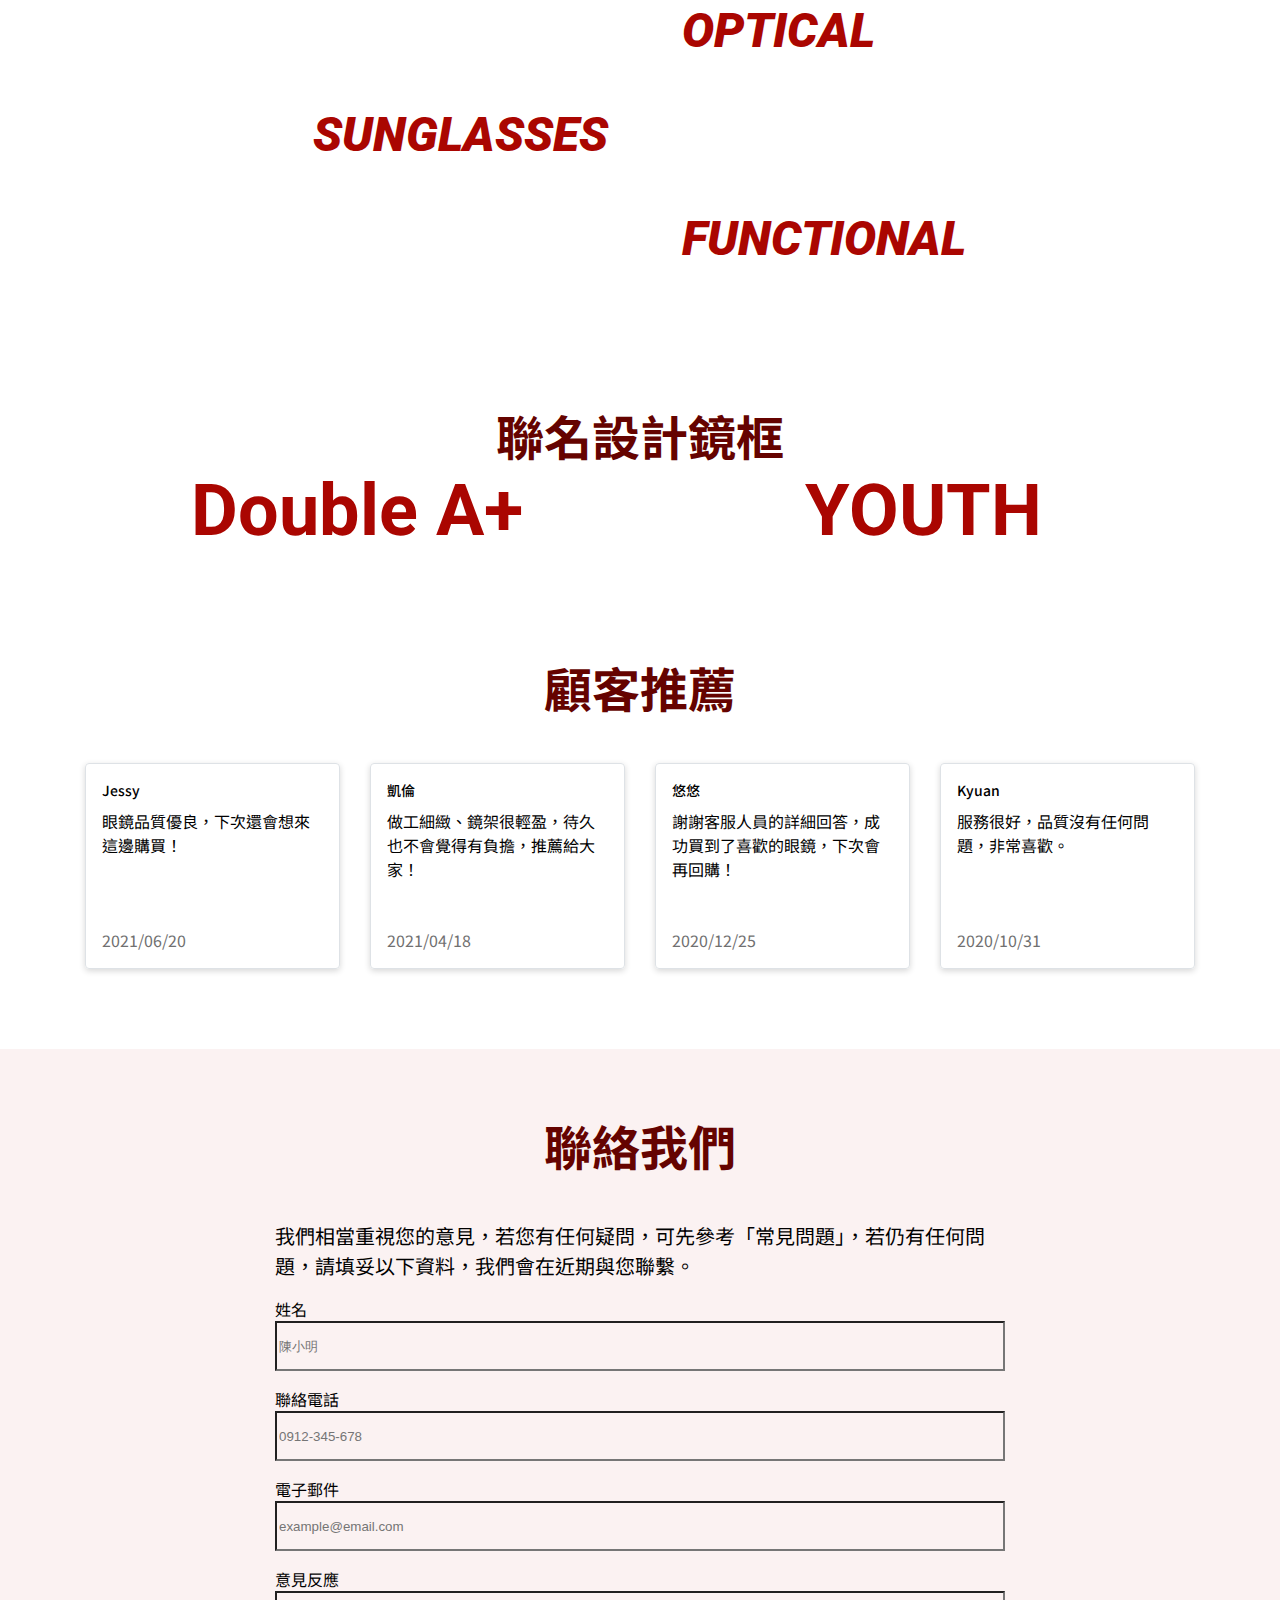
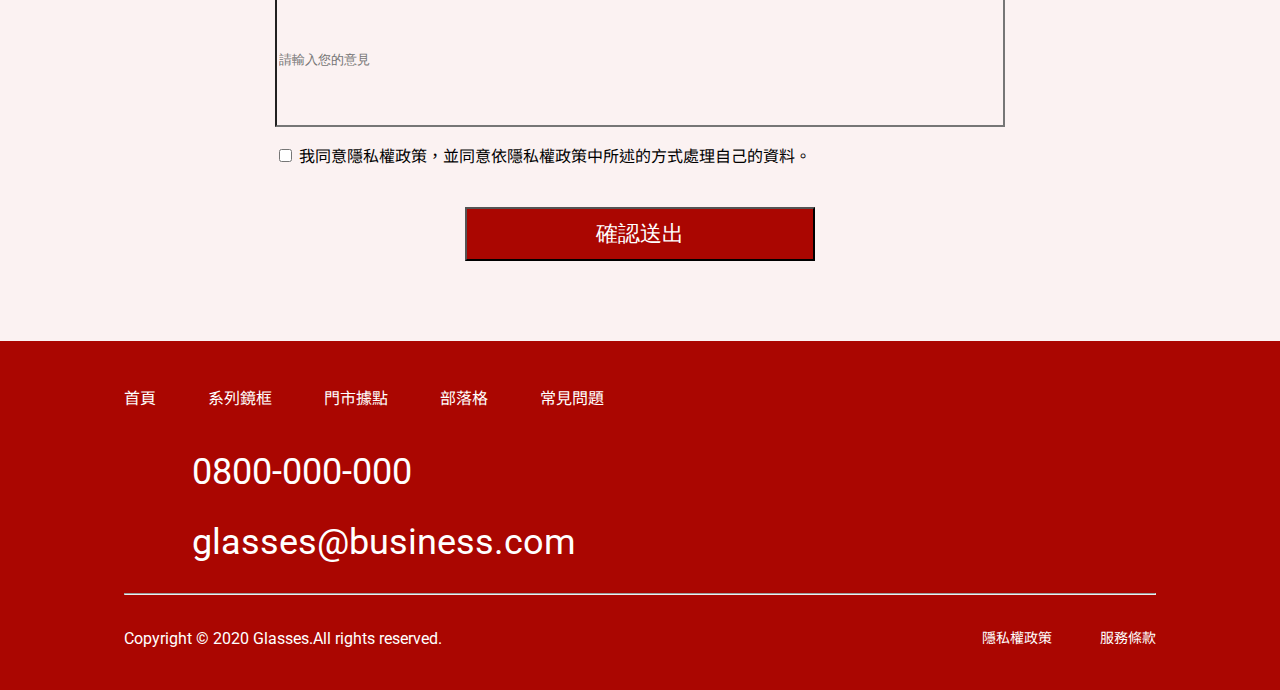
==== commit c8253e95: "Update 2021-08-09T14:02:02.608Z" ====
--- a/index.html
+++ b/index.html
@@ -12,14 +12,14 @@
 <body>
   <div class="header">
     <div class="logo">
-      <a href="/"><img src="https://github.com/hexschool/webLayoutTraining1st/blob/master/week3/logo.png?raw=true"
+      <a href="index.html"><img src="https://github.com/hexschool/webLayoutTraining1st/blob/master/week3/logo.png?raw=true"
           alt=""></a>
     </div>
     <ul class="menu">
       <li><a href="#">系列鏡框</a></li>
-      <li><a href="#">門市據點</a></li>
+      <li><a href="locate.html">門市據點</a></li>
       <li><a href="#">部落格</a></li>
-      <li><a href="/helper.html">常見問題</a></li>
+      <li><a href="helper.html">常見問題</a></li>
     </ul>
   </div>
 
@@ -27,7 +27,7 @@
 <div class="banner">
   <div class="bannermain">
       <div class="bannertext">
-          <h1>Promise-Desert 2020 早春系列</h1>
+          <h2>Promise-Desert 2020 早春系列</h2>
           <p>看得清，才能看得遠</p>
       </div>
   </div> 
@@ -142,20 +142,20 @@
       <p>我們相當重視您的意見，若您有任何疑問，可先參考「常見問題」，若仍有任何問題，請填妥以下資料，我們會在近期與您聯繫。</p>
       <ul class="container">
           <li>
-              <p>姓名</p>
-              <input type="text" class="contactinput">
-          </li>
-          <li>
-              <p>聯絡電話</p>
-              <input type="text" class="contactinput">
-          </li>
-          <li>
-              <p>電子郵件</p>
-              <input type="text" class="contactinput">
-          </li>
-          <li>
-              <p>意見反應</p>
-              <input type="text" class="contactinput opinion">
+              <label for="name">姓名</label>
+              <input type="text" class="contactinput" id="name" placeholder="陳小明">
+          </li>
+          <li>
+              <label for="tel">聯絡電話</label>
+              <input type="text" class="contactinput" id="tel" placeholder="0912-345-678">
+          </li>
+          <li>
+              <label for="email">電子郵件</label>
+              <input type="text" class="contactinput" id="email" placeholder="example@email.com">
+          </li>
+          <li>
+              <label for="opinion">意見反應</label>
+              <input type="text" class="contactinput opinion" id="opinion" placeholder="請輸入您的意見">
           </li>
           <li>
               <input type="checkbox" name="agree">
@@ -171,24 +171,26 @@
         <div class="footertop">
             <div class="footerlink">
                 <ul class="footermenu">
-                    <a href="#">首頁</a>
+                    <a href="index.html">首頁</a>
                     <a href="#">系列鏡框</a>
-                    <a href="#">門市據點</a>
+                    <a href="locate.html">門市據點</a>
                     <a href="#">部落格</a>
-                    <a href="#">常見問題</a>
+                    <a href="helper.html">常見問題</a>
                 </ul>
-                <div class="footerdata">
-                    <div class="footericon">
-                        <img src="https://raw.githubusercontent.com/hexschool/webLayoutTraining1st/102c91f7b3d8e08005073f54b3283b09a18dc427/week3/icon-phone.svg" alt="">
-                    </div>
-                    <p>0800-000-000</p>
-                </div>
-                <div class="footerdata">
-                    <div class="footericon">
-                        <img src="https://raw.githubusercontent.com/hexschool/webLayoutTraining1st/102c91f7b3d8e08005073f54b3283b09a18dc427/week3/icon-mail.svg" alt="">
-                    </div>
-                    <p>glasses@business.com</p>
-                </div>
+                <ul>
+                    <li class="footerdata">
+                        <div class="footericon">
+                            <img src="https://raw.githubusercontent.com/hexschool/webLayoutTraining1st/102c91f7b3d8e08005073f54b3283b09a18dc427/week3/icon-phone.svg" alt="">
+                        </div>
+                        <p>0800-000-000</p>
+                    </li>
+                    <li class="footerdata">
+                        <div class="footericon">
+                            <img src="https://raw.githubusercontent.com/hexschool/webLayoutTraining1st/102c91f7b3d8e08005073f54b3283b09a18dc427/week3/icon-mail.svg" alt="">
+                        </div>
+                        <p>glasses@business.com</p>
+                    </li>
+                </ul>
             </div>
             <div class="footeraside">
                 <a href="#"><img src="https://raw.githubusercontent.com/hexschool/webLayoutTraining1st/102c91f7b3d8e08005073f54b3283b09a18dc427/week3/icon-fb.svg" alt=""></a>
@@ -196,7 +198,6 @@
                 <a href="#"><img src="https://raw.githubusercontent.com/hexschool/webLayoutTraining1st/102c91f7b3d8e08005073f54b3283b09a18dc427/week3/icon-line.svg" alt=""></a>
             </div>
         </div>
-        
         <hr>
         <div class="footerfoot">
             <p>Copyright © 2020 Glasses.All rights reserved.</p>
--- a/assets/style/all.css
+++ b/assets/style/all.css
@@ -81,6 +81,37 @@
       max-width: 767px;
       margin: 0 15px; } }
 
+.pagetitle {
+  font-size: 48px;
+  font-weight: 700;
+  border-left: 8px solid #9F1213;
+  padding-left: 16px;
+  margin-bottom: 60px; }
+  @media (max-width: 992px) {
+    .pagetitle {
+      border-left: 4px solid #9F1213;
+      margin-bottom: 40px; } }
+  @media (max-width: 767px) {
+    .pagetitle {
+      font-size: 28px;
+      margin-bottom: 24px; } }
+
+.pagewidth {
+  max-width: 1188px;
+  padding: 0 39px;
+  margin: 0 auto;
+  margin-top: 96px;
+  margin-bottom: 128px; }
+  @media (max-width: 992px) {
+    .pagewidth {
+      margin-top: 60px;
+      margin-bottom: 72px; } }
+  @media (max-width: 767px) {
+    .pagewidth {
+      margin-top: 36px;
+      margin-bottom: 56px;
+      padding: 0 15px; } }
+
 .header {
   height: 108px;
   display: -webkit-box;
@@ -314,8 +345,7 @@
 .banner {
   height: 840px;
   background: url(https://github.com/hexschool/webLayoutTraining1st/blob/master/week3/banner.png?raw=true) center center;
-  background-size: cover;
-  max-width: 100%; }
+  background-size: cover; }
   @media (max-width: 767px) {
     .banner {
       height: 394px; } }
@@ -475,7 +505,11 @@
       position: relative;
       width: 49%;
       font-family: 'Roboto';
-      font-weight: 700; }
+      font-weight: 700;
+      background-color: white;
+      white-space: nowrap; }
+      .design .container .designimg img {
+        opacity: 0.7; }
       .design .container .designimg p {
         color: #AA0601;
         font-size: 72px;
@@ -559,19 +593,19 @@
     margin-bottom: 40px; }
     .contactin .container li {
       width: 100%; }
-    .contactin .container p {
+    .contactin .container label {
       font-size: 16px;
       margin: 4px 0; }
   @media (max-width: 992px) {
     .contactin {
       max-width: 450px; }
+      .contactin p {
+        font-size: 16px; }
       .contactin .container {
         width: 100%;
         margin-left: 0; }
-        .contactin .container p {
-          font-size: 14px; }
-      .contactin p {
-        font-size: 16px; } }
+        .contactin .container label {
+          font-size: 14px; } }
   @media (max-width: 767px) {
     .contactin {
       max-width: 100%;
@@ -580,7 +614,8 @@
 .contactinput {
   width: 100%;
   height: 50px;
-  margin-bottom: 16px; }
+  margin-bottom: 16px;
+  background: transparent; }
 
 .opinion {
   height: 136px; }
@@ -593,6 +628,8 @@
   background-color: #AA0601;
   color: white;
   font-size: 22px; }
+  .contactbtn:hover {
+    background-color: wheat; }
   @media (max-width: 992px) {
     .contactbtn {
       width: 210px;
@@ -602,38 +639,6 @@
     .contactbtn {
       width: 165px;
       height: 36px; } }
-
-.helper {
-  padding: 0 39px;
-  margin-top: 96px;
-  margin-bottom: 128px; }
-  @media (max-width: 992px) {
-    .helper {
-      margin-top: 60px;
-      margin-bottom: 72px; } }
-  @media (max-width: 767px) {
-    .helper {
-      margin-top: 36px;
-      margin-bottom: 56px; } }
-
-.helperwidth {
-  max-width: 1110px;
-  margin: 0 auto; }
-
-.helpertitle {
-  font-size: 48px;
-  font-weight: 700;
-  border-left: 8px solid #9F1213;
-  padding-left: 16px;
-  margin-bottom: 60px; }
-  @media (max-width: 992px) {
-    .helpertitle {
-      border-left: 4px solid #9F1213;
-      margin-bottom: 40px; } }
-  @media (max-width: 767px) {
-    .helpertitle {
-      font-size: 28px;
-      margin-bottom: 24px; } }
 
 .helperh2 {
   font-size: 32px;
@@ -666,4 +671,94 @@
       .question .qtitle {
         margin-bottom: 8px; } }
 
+.area {
+  font-size: 24px;
+  margin-bottom: 32px; }
+  .area select {
+    font-size: 18px;
+    width: 324px;
+    height: 45px; }
+  .area span {
+    margin-right: 20px; }
+  @media (max-width: 992px) {
+    .area {
+      font-size: 16px;
+      margin-bottom: 24px; }
+      .area select {
+        font-size: 16px; } }
+  @media (max-width: 767px) {
+    .area {
+      margin-bottom: 20px; } }
+
+.placeflex {
+  display: -webkit-box;
+  display: -ms-flexbox;
+  display: flex;
+  -ms-flex-wrap: wrap;
+      flex-wrap: wrap; }
+
+.placecard {
+  width: 33.333%;
+  margin-bottom: 32px;
+  padding: 0 15px; }
+  .placecard:nth-child(3n) {
+    margin-right: 0; }
+  .placecard ul {
+    border: 1px solid #00000020;
+    padding: 16px 28px; }
+    .placecard ul li {
+      display: -webkit-box;
+      display: -ms-flexbox;
+      display: flex;
+      font-size: 20px; }
+  .placecard .icon {
+    width: 20px;
+    height: 20px;
+    margin-right: 10px; }
+    .placecard .icon img {
+      width: 20px; }
+  .placecard a {
+    display: block;
+    text-align: center;
+    padding: 20px 0;
+    font-size: 19px;
+    text-decoration: none;
+    background-color: black;
+    color: white; }
+  @media (max-width: 992px) {
+    .placecard {
+      width: 50%;
+      margin-bottom: 20px; }
+      .placecard:nth-child(2n) {
+        margin-right: 0; }
+      .placecard ul li {
+        font-size: 14px; } }
+  @media (max-width: 767px) {
+    .placecard {
+      width: 100%;
+      margin-bottom: 16px; } }
+
+.placetitle {
+  border: 1px solid #00000020;
+  font-size: 24px;
+  padding: 12px 24px; }
+  @media (max-width: 992px) {
+    .placetitle {
+      font-size: 16px;
+      padding: 8px 24px; } }
+
+.mapflex {
+  display: -webkit-box;
+  display: -ms-flexbox;
+  display: flex;
+  -webkit-box-pack: justify;
+      -ms-flex-pack: justify;
+          justify-content: space-between; }
+  .mapflex .placecard {
+    width: 40%; }
+
+.locatemap {
+  width: 60%;
+  height: 422px; }
+
 /*# sourceMappingURL=all.css.map */
